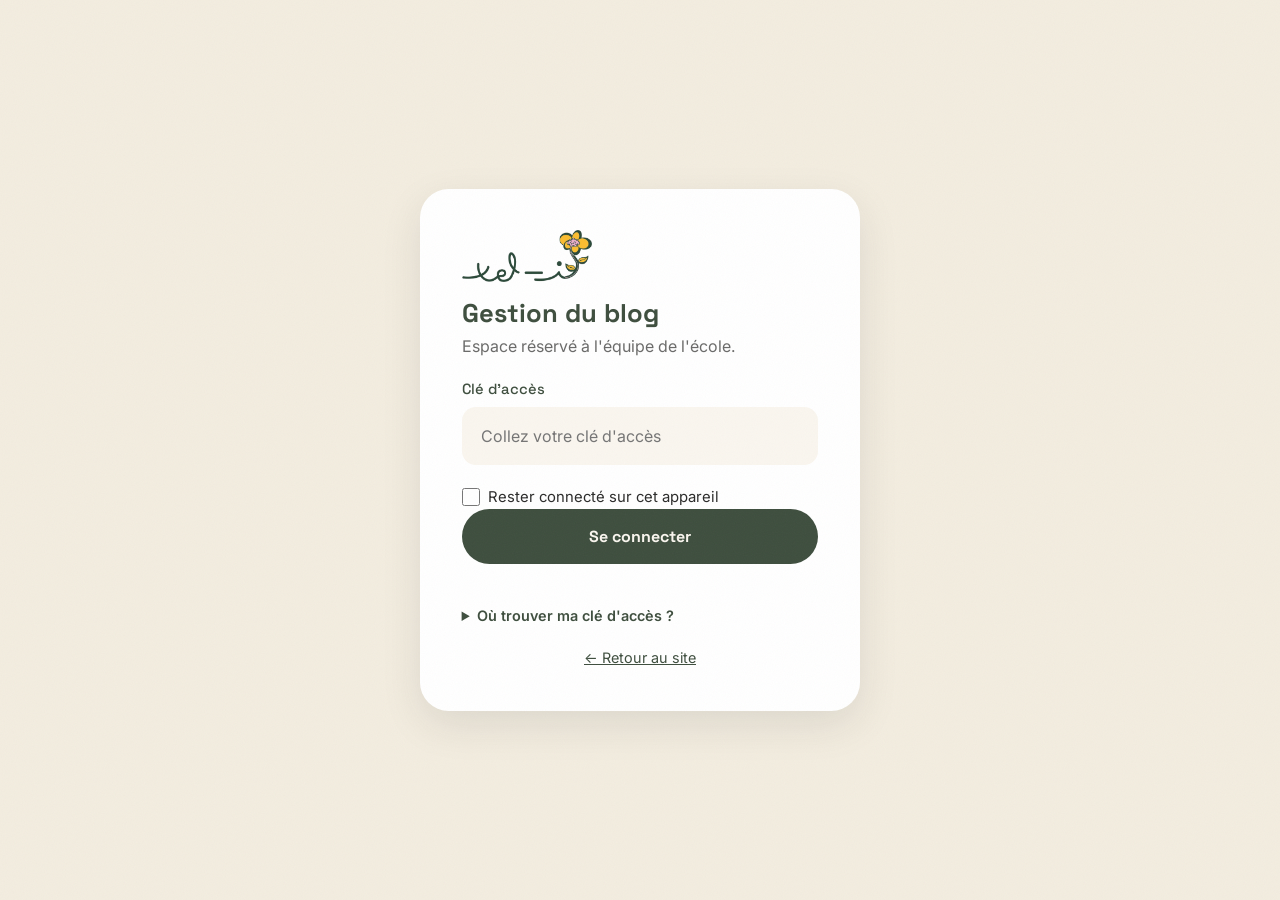
==== admin.html @ a04b7bba "Blog : pages publiques (liste + article) et espace de gestion avec connexion - blog.html : liste des" ====
<!DOCTYPE html>
<html lang="fr">
<head>
  <meta charset="UTF-8">
  <meta name="viewport" content="width=device-width, initial-scale=1.0">

  <title>Gestion du blog — Xel i</title>
  <meta name="description" content="Espace de gestion du blog de Xel i.">
  <meta name="robots" content="noindex, nofollow">

  <link rel="icon" type="image/png" sizes="64x64" href="assets/logo/fleur-64.png">

  <link rel="preconnect" href="https://fonts.googleapis.com">
  <link rel="preconnect" href="https://fonts.gstatic.com" crossorigin>
  <link href="https://fonts.googleapis.com/css2?family=Inter:wght@400;500;600&family=Pacifico&family=Space+Grotesk:wght@500;700&display=swap" rel="stylesheet">

  <link rel="stylesheet" href="css/style.css">
  <link rel="stylesheet" href="css/admin.css">
</head>
<body class="admin-body">

  <!-- ============ ÉCRAN DE CONNEXION ============ -->
  <section class="admin-login" id="ecran-connexion">
    <div class="admin-login__card">
      <img src="assets/logo/xel-i-logo.png" alt="Xel i" class="admin-login__logo" width="884" height="349">
      <h1>Gestion du blog</h1>
      <p class="admin-login__sub">Espace réservé à l'équipe de l'école.</p>

      <form id="form-connexion" novalidate>
        <div class="form__field">
          <label for="c-token">Clé d'accès</label>
          <input type="password" id="c-token" name="token" required
                 autocomplete="current-password" placeholder="Collez votre clé d'accès">
          <span class="form__error" aria-live="polite"></span>
        </div>
        <label class="admin-souvenir">
          <input type="checkbox" id="c-souvenir"> Rester connecté sur cet appareil
        </label>
        <button type="submit" class="btn btn--primary btn--full" id="btn-connexion">Se connecter</button>
        <p class="form__status" id="statut-connexion" aria-live="polite"></p>
      </form>

      <details class="admin-aide">
        <summary>Où trouver ma clé d'accès ?</summary>
        <ol>
          <li>Connectez-vous sur <strong>github.com</strong> avec le compte de l'école.</li>
          <li>Ouvrez <em>Settings → Developer settings → Personal access tokens → Fine-grained tokens</em>.</li>
          <li>Créez un jeton limité au dépôt <strong>xel-i-site</strong> avec la permission <em>Contents : Read and write</em>.</li>
          <li>Copiez la clé (elle commence par <code>github_pat_</code> ou <code>gho_</code>) et collez-la ci-dessus.</li>
        </ol>
      </details>

      <p class="admin-login__retour"><a href="index.html">&#8592; Retour au site</a></p>
    </div>
  </section>

  <!-- ============ TABLEAU DE BORD ============ -->
  <section class="admin-app" id="ecran-admin" hidden>
    <header class="admin-bar">
      <a href="index.html" class="admin-bar__logo">
        <img src="assets/logo/xel-i-logo.png" alt="Xel i" width="884" height="349">
      </a>
      <p class="admin-bar__titre">Gestion du blog</p>
      <div class="admin-bar__actions">
        <a href="blog.html" target="_blank" rel="noopener" class="admin-bar__lien">Voir le blog &#8599;</a>
        <button type="button" class="btn btn--ghost btn--petit" id="btn-deconnexion">Se déconnecter</button>
      </div>
    </header>

    <div class="admin-main">
      <!-- Liste des articles -->
      <div class="admin-panel" id="panneau-liste">
        <div class="admin-panel__head">
          <h2>Articles <span class="admin-compte" id="compte-articles"></span></h2>
          <button type="button" class="btn btn--primary" id="btn-nouveau">+ Nouvel article</button>
        </div>
        <p class="form__status" id="statut-liste" aria-live="polite"></p>
        <ul class="admin-liste" id="liste-articles"></ul>
      </div>

      <!-- Éditeur -->
      <div class="admin-panel" id="panneau-editeur" hidden>
        <div class="admin-panel__head">
          <h2 id="titre-editeur">Nouvel article</h2>
          <button type="button" class="btn btn--ghost btn--petit" id="btn-retour-liste">&#8592; Retour à la liste</button>
        </div>

        <form class="admin-form" id="form-article" novalidate>
          <div class="form__row">
            <div class="form__field">
              <label for="a-titre">Titre de l'article *</label>
              <input type="text" id="a-titre" required placeholder="Ex. Portes ouvertes en septembre">
              <span class="form__error" aria-live="polite"></span>
            </div>
            <div class="form__field">
              <label for="a-date">Date de publication *</label>
              <input type="date" id="a-date" required>
              <span class="form__error" aria-live="polite"></span>
            </div>
          </div>

          <div class="form__row">
            <div class="form__field">
              <label for="a-categorie">Catégorie *</label>
              <select id="a-categorie" required>
                <option>L'école</option>
                <option>Ateliers</option>
                <option>Art-Thlète</option>
                <option>Théâtre</option>
                <option>Événements</option>
                <option>Conseils aux parents</option>
              </select>
              <span class="form__error" aria-live="polite"></span>
            </div>
            <div class="form__field">
              <label for="a-auteur">Auteur</label>
              <input type="text" id="a-auteur" value="L'équipe Xel i" placeholder="L'équipe Xel i">
              <span class="form__error" aria-live="polite"></span>
            </div>
          </div>

          <div class="form__field">
            <label for="a-resume">Résumé (affiché sur la page du blog) *</label>
            <textarea id="a-resume" rows="2" required
                      placeholder="Deux ou trois phrases qui donnent envie de lire l'article."></textarea>
            <span class="form__error" aria-live="polite"></span>
          </div>

          <div class="form__field">
            <label for="a-image-fichier">Image de couverture</label>
            <div class="admin-image">
              <img id="a-image-apercu" src="" alt="" hidden>
              <div class="admin-image__champ">
                <input type="file" id="a-image-fichier" accept="image/jpeg,image/png,image/webp">
                <p class="form__group-note">JPEG, PNG ou WebP · idéalement 1600&nbsp;px de large ·
                  ou gardez l'image actuelle.</p>
              </div>
            </div>
            <span class="form__error" aria-live="polite"></span>
          </div>

          <div class="admin-editeur">
            <div class="form__field">
              <label for="a-contenu">Contenu de l'article *</label>
              <textarea id="a-contenu" rows="16" required
                        placeholder="## Un sous-titre&#10;&#10;Votre texte… avec du **gras**, de l'*italique*, des listes :&#10;- premier point&#10;- deuxième point"></textarea>
              <p class="form__group-note">
                Mise en forme : <code>## Sous-titre</code> · <code>**gras**</code> ·
                <code>*italique*</code> · <code>- élément de liste</code> ·
                <code>[texte](https://lien)</code>
              </p>
              <span class="form__error" aria-live="polite"></span>
            </div>
            <div class="admin-apercu">
              <p class="admin-apercu__label">Aperçu en direct</p>
              <div class="article__prose" id="a-apercu"></div>
            </div>
          </div>

          <label class="admin-souvenir">
            <input type="checkbox" id="a-publie" checked>
            Publier l'article (décochez pour l'enregistrer comme brouillon)
          </label>

          <div class="admin-form__actions">
            <button type="submit" class="btn btn--primary" id="btn-enregistrer">Enregistrer &amp; mettre en ligne</button>
            <button type="button" class="btn btn--ghost" id="btn-annuler">Annuler</button>
          </div>
          <p class="form__status" id="statut-editeur" aria-live="polite"></p>
        </form>
      </div>
    </div>
  </section>

  <script src="js/blog.js"></script>
  <script src="js/admin.js"></script>
</body>
</html>
---- css/style.css ----
/* ==========================================================================
   XEL I — École d'art · Dakar
   Feuille de style principale
   Palette issue de la charte graphique officielle (xel-i-INFO.pdf) :
   vert #3E4E3E · jaune #EBBE36 · rose #DFB0CD · noir #2B2B2A · blanc
   ========================================================================== */

/* ---------- 1. Variables & reset ---------- */
:root {
  --green: #3E4E3E;
  --green-dark: #2f3d2f;
  --ink: #2B2B2A;
  --yellow: #EBBE36;
  --pink: #DFB0CD;
  --pink-soft: #f6e4ee;
  --cream: #FAF6EF;
  --cream-tint: #F3EDE0;
  --white: #fff;

  --font-display: "Space Grotesk", sans-serif;
  --font-body: "Inter", sans-serif;
  --font-script: "Pacifico", cursive;

  --radius: 22px;
  --shadow: 0 14px 40px rgba(43, 43, 42, .1);
  --ease: cubic-bezier(.22, .8, .3, 1);
  --header-h: 84px;
}

*, *::before, *::after { box-sizing: border-box; margin: 0; padding: 0; }

html { scroll-behavior: smooth; }

body {
  font-family: var(--font-body);
  color: var(--ink);
  background: var(--cream);
  line-height: 1.65;
  overflow-x: hidden;
  -webkit-font-smoothing: antialiased;
}

/* Grain papier subtil sur tout le site */
body::after {
  content: "";
  position: fixed;
  inset: 0;
  z-index: 999;
  pointer-events: none;
  opacity: .04;
  background-image: url("data:image/svg+xml,%3Csvg xmlns='http://www.w3.org/2000/svg' width='160' height='160'%3E%3Cfilter id='n'%3E%3CfeTurbulence type='fractalNoise' baseFrequency='0.9' numOctaves='2'/%3E%3C/filter%3E%3Crect width='160' height='160' filter='url(%23n)'/%3E%3C/svg%3E");
}

img { max-width: 100%; height: auto; display: block; }
ul { list-style: none; }
a { color: inherit; }

h1, h2, h3 {
  font-family: var(--font-display);
  line-height: 1.12;
  color: var(--green);
  font-weight: 700;
}

::selection { background: var(--yellow); color: var(--ink); }

:focus-visible {
  outline: 3px solid var(--yellow);
  outline-offset: 3px;
  border-radius: 4px;
}

/* ---------- 2. Utilitaires ---------- */
.container {
  width: min(1160px, 100% - 2.5rem);
  margin-inline: auto;
}

.section { padding: clamp(4rem, 9vw, 7.5rem) 0; }
.section--tinted { background: var(--cream-tint); }
.section--dark { background: var(--green); color: var(--cream); }
.section--dark h2, .section--dark h3 { color: var(--cream); }

.section__label {
  font-family: var(--font-display);
  font-weight: 500;
  text-transform: uppercase;
  letter-spacing: .14em;
  font-size: .82rem;
  color: var(--green);
  margin-bottom: .9rem;
  display: flex;
  align-items: center;
  gap: .6rem;
}
.section__label::before {
  content: "";
  width: 34px; height: 3px;
  border-radius: 2px;
  background: var(--yellow);
}
.section__label--light { color: var(--pink); }

.section__title {
  font-size: clamp(1.9rem, 4.4vw, 3.1rem);
  max-width: 21ch;
  margin-bottom: 1.4rem;
}

.section__intro {
  max-width: 62ch;
  font-size: 1.06rem;
  margin-bottom: 2.6rem;
}

/* Mots-accents façon "écrits à la main" (Pacifico = police du logo) */
.script { font-family: var(--font-script); font-weight: 400; }
.accent { color: var(--green); position: relative; }
.accent-yellow { color: var(--yellow); }

/* Soulignement "coup de pinceau" */
.accent-underline {
  position: relative;
  white-space: nowrap;
}
.accent-underline::after {
  content: "";
  position: absolute;
  left: -2%; right: -2%; bottom: .04em;
  height: .32em;
  background: var(--yellow);
  border-radius: 40% 60% 55% 45% / 60% 45% 55% 40%;
  z-index: -1;
  transform: skewY(-1.2deg);
}
.accent-underline--pink::after { background: var(--pink); }

/* ---------- 3. Boutons ---------- */
.btn {
  display: inline-block;
  font-family: var(--font-display);
  font-weight: 700;
  font-size: 1rem;
  text-decoration: none;
  padding: .95rem 1.9rem;
  border-radius: 999px;
  border: 2px solid transparent;
  cursor: pointer;
  position: relative;
  overflow: hidden;
  z-index: 1;
  transition: color .35s var(--ease), border-color .35s var(--ease), transform .25s var(--ease);
}
.btn::before {
  content: "";
  position: absolute;
  inset: 0;
  z-index: -1;
  border-radius: inherit;
  transform: translateY(101%);
  transition: transform .35s var(--ease);
}
.btn:hover { transform: translateY(-2px); }
.btn:active { transform: translateY(0); }

.btn--primary { background: var(--green); color: var(--cream); }
.btn--primary::before { background: var(--yellow); }
.btn--primary:hover { color: var(--ink); }
.btn--primary:hover::before { transform: translateY(0); }

.btn--ghost { border-color: var(--green); color: var(--green); background: transparent; }
.btn--ghost::before { background: var(--green); }
.btn--ghost:hover { color: var(--cream); }
.btn--ghost:hover::before { transform: translateY(0); }

.btn--yellow { background: var(--yellow); color: var(--ink); }
.btn--yellow::before { background: var(--cream); }
.btn--yellow:hover::before { transform: translateY(0); }

.btn--full { width: 100%; text-align: center; }

.link-arrow {
  color: var(--green);
  font-weight: 600;
  text-decoration: none;
  white-space: nowrap;
  border-bottom: 2px solid var(--yellow);
  transition: border-color .3s, color .3s;
}
.link-arrow::after { content: " →"; }
.link-arrow:hover { color: var(--green-dark); border-color: var(--pink); }

/* ---------- 4. Header & navigation ---------- */
.header {
  position: fixed;
  top: 0; left: 0; right: 0;
  z-index: 100;
  transition: background .35s var(--ease), box-shadow .35s var(--ease);
}
.header.scrolled {
  background: rgba(250, 246, 239, .88);
  backdrop-filter: blur(12px);
  -webkit-backdrop-filter: blur(12px);
  box-shadow: 0 2px 24px rgba(43, 43, 42, .07);
}

.header__inner {
  width: min(1240px, 100% - 2.5rem);
  margin-inline: auto;
  height: var(--header-h);
  display: flex;
  align-items: center;
  justify-content: space-between;
  gap: 1rem;
}

.header__logo img { width: auto; height: 46px; }

.nav__list {
  display: flex;
  align-items: center;
  gap: clamp(1.1rem, 2.4vw, 2rem);
}

.nav__link {
  font-family: var(--font-display);
  font-weight: 500;
  font-size: .98rem;
  text-decoration: none;
  color: var(--green);
  position: relative;
  padding: .3rem 0;
}
/* soulignement animé */
.nav__link:not(.nav__link--cta)::after {
  content: "";
  position: absolute;
  left: 0; bottom: 0;
  width: 100%; height: 2.5px;
  border-radius: 2px;
  background: var(--yellow);
  transform: scaleX(0);
  transform-origin: right;
  transition: transform .35s var(--ease);
}
.nav__link:not(.nav__link--cta):hover::after,
.nav__link:not(.nav__link--cta):focus-visible::after { transform: scaleX(1); transform-origin: left; }

.nav__link--cta {
  background: var(--green);
  color: var(--cream);
  padding: .6rem 1.3rem;
  border-radius: 999px;
  transition: background .3s var(--ease), transform .25s var(--ease);
}
.nav__link--cta:hover { background: var(--green-dark); transform: translateY(-2px); }

/* Burger (mobile) */
.burger {
  display: none;
  flex-direction: column;
  justify-content: center;
  gap: 6px;
  width: 46px; height: 46px;
  padding: 10px;
  background: transparent;
  border: none;
  cursor: pointer;
  z-index: 110;
}
.burger span {
  display: block;
  height: 3px;
  border-radius: 3px;
  background: var(--green);
  transition: transform .35s var(--ease), opacity .25s;
}
.burger[aria-expanded="true"] span:nth-child(1) { transform: translateY(9px) rotate(45deg); }
.burger[aria-expanded="true"] span:nth-child(2) { opacity: 0; }
.burger[aria-expanded="true"] span:nth-child(3) { transform: translateY(-9px) rotate(-45deg); }

/* ---------- 5. Hero ---------- */
.hero {
  position: relative;
  min-height: 100svh;
  display: flex;
  align-items: center;
  padding: calc(var(--header-h) + 2.5rem) 0 3.5rem;
  overflow: hidden;
}

.hero__blob {
  position: absolute;
  z-index: 0;
  pointer-events: none;
}
.hero__blob--pink {
  color: var(--pink-soft);
  width: clamp(340px, 42vw, 640px);
  top: -12%; right: -8%;
}
.hero__blob--yellow {
  color: rgba(235, 190, 54, .16);
  width: clamp(260px, 30vw, 480px);
  bottom: -14%; left: -9%;
}

.hero__inner {
  position: relative;
  z-index: 1;
  width: min(1160px, 100% - 2.5rem);
  margin-inline: auto;
  display: grid;
  grid-template-columns: 1.15fr .85fr;
  align-items: center;
  gap: clamp(2rem, 5vw, 4.5rem);
}

.hero__badge {
  display: inline-flex;
  align-items: center;
  gap: .5rem;
  font-family: var(--font-display);
  font-weight: 500;
  font-size: .88rem;
  color: var(--green);
  background: var(--white);
  border: 1.5px solid rgba(62, 78, 62, .18);
  border-radius: 999px;
  padding: .45rem 1.05rem;
  margin-bottom: 1.6rem;
  box-shadow: 0 4px 14px rgba(43, 43, 42, .05);
}

.hero__title {
  font-size: clamp(2.35rem, 5.4vw, 3.9rem);
  margin-bottom: 1.6rem;
}
.hero__title .line {
  display: block;
  overflow: hidden;
  padding-bottom: .12em;
  margin-bottom: -.12em;
}
.hero__title .word {
  display: inline-block;
  transform: translateY(110%);
  animation: word-up .8s var(--ease) forwards;
}
/* cascade mot à mot */
.hero__title .line:nth-child(1) .word { animation-delay: .15s; }
.hero__title .line:nth-child(2) .word { animation-delay: .32s; }
.hero__title .line:nth-child(3) .word { animation-delay: .49s; }
.hero__title .line:nth-child(4) .word { animation-delay: .66s; }

.hero__title .script {
  font-size: 1.12em;
  color: var(--green);
  padding-right: .15em; /* évite que la boucle du "n" soit coupée */
}

@keyframes word-up {
  to { transform: translateY(0); }
}

.hero__text {
  max-width: 54ch;
  font-size: 1.08rem;
  margin-bottom: 2rem;
}

.hero__actions { display: flex; flex-wrap: wrap; gap: .9rem; }

/* Photo en arche */
.hero__visual { position: relative; }
.hero__arch {
  border-radius: 999px 999px var(--radius) var(--radius);
  overflow: hidden;
  aspect-ratio: 4 / 5;
  box-shadow: var(--shadow);
  border: 5px solid var(--white);
}
.hero__arch img {
  width: 100%; height: 100%;
  object-fit: cover;
  transform: scale(1.05);
  animation: hero-img 1.4s var(--ease) .3s forwards;
}
@keyframes hero-img { to { transform: scale(1); } }

.hero__scribble {
  position: absolute;
  width: clamp(90px, 10vw, 140px);
  bottom: -26px; left: -34px;
  color: var(--yellow);
  transform: rotate(-8deg);
}

/* Animation d'entrée générique (hero) */
.reveal-load {
  opacity: 0;
  transform: translateY(24px);
  animation: fade-up .8s var(--ease) forwards;
  animation-delay: var(--d, 0s);
}
@keyframes fade-up {
  to { opacity: 1; transform: translateY(0); }
}

/* ---------- 6. Marquee ---------- */
.marquee {
  background: var(--green);
  color: var(--cream);
  overflow: hidden;
  padding: 1.05rem 0;
  transform: rotate(-1.2deg) scale(1.02);
}
.marquee__track {
  display: flex;
  width: max-content;
  animation: marquee 26s linear infinite;
}
.marquee__group {
  font-family: var(--font-display);
  font-weight: 500;
  font-size: 1.15rem;
  letter-spacing: .04em;
  text-transform: uppercase;
  white-space: nowrap;
  padding-right: 2.2rem;
  display: inline-flex;
  align-items: center;
  gap: 2.2rem;
}
.marquee .fleur { color: var(--yellow); font-style: normal; }
@keyframes marquee {
  to { transform: translateX(-50%); }
}
.marquee:hover .marquee__track { animation-play-state: paused; }

/* ---------- 7. Reveal au scroll ---------- */
.reveal {
  opacity: 0;
  transform: translateY(34px);
  transition: opacity .8s var(--ease), transform .8s var(--ease);
  transition-delay: var(--d, 0s);
}
.reveal.in {
  opacity: 1;
  transform: translateY(0);
}

/* ---------- 8. Section Vision ---------- */
.vision__grid {
  display: grid;
  grid-template-columns: .9fr 1.1fr;
  gap: clamp(2.5rem, 6vw, 5rem);
  align-items: center;
}

.vision__visual { position: relative; }
.vision__photo {
  border-radius: 58% 42% 55% 45% / 48% 52% 48% 52%;
  overflow: hidden;
  aspect-ratio: 4 / 5;
  border: 5px solid var(--white);
  box-shadow: var(--shadow);
}
.vision__photo img { width: 100%; height: 100%; object-fit: cover; }

.vision__quote-card {
  position: absolute;
  right: -8px; bottom: -26px;
  max-width: 270px;
  background: var(--yellow);
  color: var(--ink);
  border-radius: var(--radius);
  padding: 1.2rem 1.4rem;
  box-shadow: var(--shadow);
  transform: rotate(2.5deg);
}
.vision__quote-card blockquote {
  font-family: var(--font-display);
  font-weight: 500;
  font-size: .98rem;
  line-height: 1.45;
}
.vision__quote-card em { font-family: var(--font-script); font-style: normal; }

.vision__content p + p { margin-top: 1rem; }

/* Chiffres clés */
.stats {
  display: grid;
  grid-template-columns: repeat(3, 1fr);
  gap: 1.4rem;
  margin-top: 2.4rem;
  padding-top: 2rem;
  border-top: 2px dashed rgba(62, 78, 62, .25);
}
.stat__num {
  display: block;
  font-family: var(--font-display);
  font-weight: 700;
  font-size: clamp(1.5rem, 2.6vw, 2.1rem);
  color: var(--green);
}
.stat__num sup { color: var(--yellow); }
.stat__label { font-size: .88rem; }

/* ---------- 9. Cartes génériques ---------- */
.cards {
  display: grid;
  gap: 1.4rem;
}
.cards--4 { grid-template-columns: repeat(4, 1fr); }
.cards--3 { grid-template-columns: repeat(3, 1fr); }

.card {
  background: var(--white);
  border-radius: var(--radius);
  padding: 1.8rem 1.6rem;
  box-shadow: 0 6px 22px rgba(43, 43, 42, .05);
  transition: transform .4s var(--ease), box-shadow .4s var(--ease);
}
.card:hover {
  transform: translateY(-8px);
  box-shadow: var(--shadow);
}
.card h3 { font-size: 1.15rem; margin: .9rem 0 .55rem; }
.card p { font-size: .95rem; }

.card__icon {
  display: inline-grid;
  place-items: center;
  width: 56px; height: 56px;
  font-size: 1.5rem;
  background: var(--pink-soft);
  border-radius: 50% 45% 55% 50% / 55% 50% 50% 45%;
}
.card:nth-child(2n) .card__icon { background: rgba(235, 190, 54, .22); }

.card--line { border-top: 5px solid var(--yellow); }
.card--line:nth-child(2) { border-top-color: var(--pink); }
.card--line:nth-child(3) { border-top-color: var(--green); }
.card__num {
  font-family: var(--font-script);
  font-size: 1.6rem;
  color: var(--pink);
}
.card--line:first-child .card__num { color: var(--yellow); }
.card--line:nth-child(3) .card__num { color: var(--green); }

/* Cartes sur fond vert */
.cards--on-dark .card {
  background: rgba(250, 246, 239, .07);
  border: 1px solid rgba(250, 246, 239, .14);
  box-shadow: none;
  color: var(--cream);
}
.cards--on-dark .card:hover {
  transform: translateY(-8px);
  background: rgba(250, 246, 239, .12);
}
.cards--on-dark .card__icon { background: rgba(223, 176, 205, .2); }

/* ---------- 10. Pédagogie ---------- */
.pedagogie__head {
  display: grid;
  grid-template-columns: 1.1fr .9fr;
  gap: 2rem;
  align-items: end;
  margin-bottom: 2.6rem;
}
.pedagogie__head .section__intro { margin-bottom: .4rem; }

.competences {
  margin-top: 3.5rem;
  background: var(--white);
  border-radius: calc(var(--radius) * 1.4);
  padding: clamp(1.8rem, 4vw, 3rem);
  box-shadow: 0 6px 22px rgba(43, 43, 42, .05);
}
.competences__title { font-size: clamp(1.3rem, 2.4vw, 1.7rem); margin-bottom: 1.8rem; }
.competences__list {
  display: grid;
  grid-template-columns: repeat(2, 1fr);
  gap: 1.5rem 2.2rem;
}
.competences__list li {
  display: flex;
  gap: 1rem;
  align-items: flex-start;
}
.competences__list p { font-size: .93rem; }

.chip {
  flex: none;
  display: inline-grid;
  place-items: center;
  width: 48px; height: 48px;
  font-size: 1.25rem;
  background: var(--cream-tint);
  border-radius: 50% 45% 55% 50% / 55% 50% 50% 45%;
}

/* Bandeau "prochaines ouvertures" (vision) */
.ouvertures {
  display: flex;
  align-items: flex-start;
  gap: .7rem;
  margin-top: 1.2rem;
  background: var(--pink-soft);
  border: 1.5px dashed var(--pink);
  border-radius: var(--radius);
  padding: .9rem 1.2rem;
  font-size: .98rem;
}
.ouvertures strong { color: var(--green); }
.ouvertures__pin { font-size: 1.2rem; line-height: 1.3; }

/* ---------- 11. Ateliers ---------- */
.ateliers__grid {
  display: grid;
  grid-template-columns: repeat(3, 1fr);
  gap: 1.6rem;
  margin-top: .6rem;
}

/* Note cours adultes */
.ateliers__adultes {
  margin-top: 2.2rem;
  background: var(--white);
  border-radius: var(--radius);
  padding: 1.1rem 1.5rem;
  display: flex;
  align-items: center;
  gap: .8rem;
  font-size: 1rem;
  box-shadow: 0 6px 22px rgba(43, 43, 42, .05);
  border-left: 5px solid var(--yellow);
}
.ateliers__adultes strong { color: var(--green); }

.atelier-card {
  background: var(--white);
  border-radius: calc(var(--radius) * 1.2);
  overflow: hidden;
  box-shadow: 0 6px 22px rgba(43, 43, 42, .05);
  transition: transform .45s var(--ease), box-shadow .45s var(--ease);
}
.atelier-card:hover {
  transform: translateY(-8px);
  box-shadow: var(--shadow);
}

.atelier-card__img {
  aspect-ratio: 16 / 9;
  overflow: hidden;
}
.atelier-card__img img {
  width: 100%; height: 100%;
  object-fit: cover;
  transition: transform .7s var(--ease);
}
.atelier-card:hover .atelier-card__img img { transform: scale(1.06); }

.atelier-card__img--illu {
  background: var(--cream-tint);
  display: grid;
  place-items: center;
}
.atelier-card__img--illu svg {
  width: 68%;
  height: auto;
  transition: transform .7s var(--ease);
}
.atelier-card:hover .atelier-card__img--illu svg { transform: scale(1.06) rotate(-2deg); }

.atelier-card__body { padding: 1.5rem 1.7rem 1.8rem; }
.atelier-card__body h3 { font-size: 1.3rem; margin-bottom: .5rem; }
.atelier-card__body p { font-size: .97rem; }

/* ---------- 11 bis. Art-Thlète ---------- */
.artthlete {
  position: relative;
  overflow: hidden;
}
.artthlete::before {
  /* grand soleil jaune en fond */
  content: "";
  position: absolute;
  width: clamp(320px, 40vw, 620px);
  aspect-ratio: 1;
  border-radius: 46% 54% 52% 48% / 55% 46% 54% 45%;
  background: rgba(235, 190, 54, .16);
  right: -8%;
  top: -18%;
  pointer-events: none;
}
.artthlete__grid {
  position: relative;
  display: grid;
  grid-template-columns: 1.05fr .95fr;
  gap: clamp(2.5rem, 6vw, 5rem);
  align-items: center;
}
.artthlete__content em { font-family: var(--font-script); font-style: normal; color: var(--green); }

.artthlete__badges {
  display: grid;
  grid-template-columns: repeat(2, minmax(0, 1fr));
  gap: 1.2rem;
  margin: 1.6rem 0 1.8rem;
}
.artthlete__badges li {
  display: flex;
  gap: .9rem;
  align-items: center;
  background: var(--white);
  border-radius: var(--radius);
  padding: 1rem 1.2rem;
  box-shadow: 0 6px 22px rgba(43, 43, 42, .05);
}
.artthlete__badges strong { color: var(--green); display: block; line-height: 1.3; }
.artthlete__badges p { font-size: .9rem; }

.artthlete__visual { position: relative; }
.artthlete__photo {
  border-radius: 999px 999px var(--radius) var(--radius);
  overflow: hidden;
  aspect-ratio: 4 / 5;
  border: 5px solid var(--white);
  box-shadow: var(--shadow);
}
.artthlete__photo img { width: 100%; height: 100%; object-fit: cover; }
.artthlete__sticker {
  position: absolute;
  bottom: 8%;
  left: -18px;
  background: var(--yellow);
  color: var(--ink);
  font-size: 1.25rem;
  padding: .5rem 1.2rem;
  border-radius: 999px;
  transform: rotate(-6deg);
  box-shadow: var(--shadow);
}

/* ---------- 11 ter. Équipe ---------- */
.equipe__grid {
  display: grid;
  grid-template-columns: 1fr 1fr;
  gap: clamp(2.5rem, 6vw, 5rem);
  align-items: center;
}
.equipe__visual {
  position: relative;
  padding-bottom: 3.5rem; /* place pour la petite photo qui déborde */
}
.equipe__photo-main {
  border-radius: 58% 42% 55% 45% / 48% 52% 48% 52%;
  overflow: hidden;
  aspect-ratio: 5 / 4;
  border: 5px solid var(--white);
  box-shadow: var(--shadow);
}
.equipe__photo-main img { width: 100%; height: 100%; object-fit: cover; }
.equipe__photo-small {
  position: absolute;
  right: 2%;
  bottom: 0;
  width: 36%;
  aspect-ratio: 3 / 4;
  border-radius: 999px 999px var(--radius) var(--radius);
  overflow: hidden;
  border: 5px solid var(--white);
  box-shadow: var(--shadow);
  transform: rotate(3deg);
}
.equipe__photo-small img { width: 100%; height: 100%; object-fit: cover; }
.equipe__content p + p { margin-top: 1rem; }
.equipe__content .hero__actions { margin-top: 1.6rem; }

/* ---------- 12. Théâtre ---------- */
.theatre { position: relative; overflow: hidden; }
.theatre::before {
  /* grande fleur en filigrane */
  content: "✿";
  position: absolute;
  font-size: 22rem;
  line-height: 1;
  color: rgba(250, 246, 239, .05);
  right: -4rem; top: -3rem;
  pointer-events: none;
}

.theatre__head { margin-bottom: 2.6rem; }
.theatre .section__title { max-width: 26ch; }
.theatre .section__intro { color: rgba(250, 246, 239, .85); }

.theatre__programme { margin-top: 3rem; }
.theatre__programme h3 { font-size: 1.35rem; margin-bottom: 1.2rem; }

.tags {
  display: flex;
  flex-wrap: wrap;
  gap: .7rem;
}
.tags li {
  font-family: var(--font-display);
  font-weight: 500;
  font-size: .95rem;
  background: rgba(250, 246, 239, .09);
  border: 1px solid rgba(250, 246, 239, .2);
  border-radius: 999px;
  padding: .5rem 1.1rem;
  transition: background .3s var(--ease), transform .3s var(--ease);
}
.tags li:hover {
  background: var(--yellow);
  color: var(--ink);
  border-color: var(--yellow);
  transform: translateY(-3px);
}

.theatre__offer {
  margin-top: 3rem;
  background: var(--cream);
  color: var(--ink);
  border-radius: calc(var(--radius) * 1.4);
  padding: clamp(1.8rem, 4vw, 3rem);
}
.theatre__offer h3 { color: var(--green); font-size: 1.45rem; margin-bottom: .8rem; }
.theatre__offer p { max-width: 70ch; margin-bottom: 1.6rem; }

/* ---------- 13. Galerie : slider ---------- */
.galerie__head {
  display: flex;
  align-items: flex-end;
  justify-content: space-between;
  gap: 1.5rem;
  flex-wrap: wrap;
}
.galerie__head .section__title { margin-bottom: 1rem; }

.slider__controls { display: flex; gap: .7rem; margin-bottom: 1.2rem; }
.slider__btn {
  width: 52px; height: 52px;
  border-radius: 50%;
  border: 2px solid var(--green);
  background: transparent;
  color: var(--green);
  font-size: 1.3rem;
  cursor: pointer;
  display: grid;
  place-items: center;
  transition: background .3s var(--ease), color .3s var(--ease), transform .25s var(--ease);
}
.slider__btn:hover { background: var(--green); color: var(--cream); transform: translateY(-2px); }

.slider { margin-top: .8rem; }
.slider__track {
  display: flex;
  gap: 1.1rem;
  overflow-x: auto;
  scroll-snap-type: x mandatory;
  /* la piste déborde volontairement à droite : effet pellicule */
  padding: .4rem max(calc((100vw - 1160px) / 2), 1.25rem) 1.4rem;
  scrollbar-width: none;
}
.slider__track::-webkit-scrollbar { display: none; }

.slider__item {
  flex: none;
  height: clamp(240px, 34vw, 400px);
  scroll-snap-align: center;
}
.slider__item .galerie__btn,
.slider__item .galerie__insta { height: 100%; }
.slider__item .galerie__btn img {
  height: 100%;
  width: auto;
  max-width: none;
}
.slider__item--cta { aspect-ratio: 3 / 4; }

/* Tuile Instagram qui complète la mosaïque */
.galerie__insta {
  display: flex;
  flex-direction: column;
  align-items: center;
  justify-content: center;
  gap: .6rem;
  height: 100%;
  text-align: center;
  text-decoration: none;
  background: var(--green);
  color: var(--cream);
  border-radius: var(--radius);
  padding: 1.2rem;
  font-family: var(--font-display);
  font-weight: 500;
  line-height: 1.4;
  transition: background .35s var(--ease), transform .35s var(--ease);
}
.galerie__insta strong { color: var(--yellow); font-size: 1.1em; }
.galerie__insta-icon {
  font-size: 2rem;
  color: var(--pink);
  transition: transform .5s var(--ease);
}
.galerie__insta:hover { background: var(--green-dark); transform: translateY(-4px); }
.galerie__insta:hover .galerie__insta-icon { transform: rotate(20deg) scale(1.15); }

.galerie__btn {
  display: block;
  width: 100%; height: 100%;
  padding: 0;
  border: none;
  border-radius: var(--radius);
  overflow: hidden;
  cursor: zoom-in;
  background: var(--cream-tint);
}
.galerie__btn img {
  width: 100%; height: 100%;
  object-fit: cover;
  transition: transform .7s var(--ease), filter .5s;
}
.galerie__btn:hover img { transform: scale(1.06); }

/* variation de découpe pour un rythme irrégulier dans la pellicule */
.slider__item:nth-child(4n + 2) .galerie__btn { border-radius: 999px 999px var(--radius) var(--radius); }
.slider__item:nth-child(4n) .galerie__btn { border-radius: var(--radius) var(--radius) 999px 999px; }

/* Lightbox */
.lightbox {
  position: fixed;
  inset: 0;
  z-index: 200;
  background: rgba(43, 43, 42, .93);
  display: flex;
  align-items: center;
  justify-content: center;
  padding: 3.5rem 1rem;
}
.lightbox[hidden] { display: none; }
.lightbox__img {
  max-width: min(92vw, 1100px);
  max-height: 84vh;
  width: auto; height: auto;
  border-radius: 14px;
  box-shadow: 0 30px 80px rgba(0, 0, 0, .5);
}
.lightbox__close,
.lightbox__nav {
  position: absolute;
  background: rgba(250, 246, 239, .12);
  color: var(--cream);
  border: 1px solid rgba(250, 246, 239, .25);
  border-radius: 50%;
  width: 52px; height: 52px;
  font-size: 1.5rem;
  cursor: pointer;
  display: grid;
  place-items: center;
  transition: background .3s;
}
.lightbox__close:hover, .lightbox__nav:hover { background: var(--yellow); color: var(--ink); }
.lightbox__close { top: 1.2rem; right: 1.2rem; }
.lightbox__nav--prev { left: 1.2rem; top: 50%; transform: translateY(-50%); }
.lightbox__nav--next { right: 1.2rem; top: 50%; transform: translateY(-50%); }

/* ---------- 14. Familles ---------- */
.familles__grid {
  display: grid;
  grid-template-columns: 1.05fr .95fr;
  gap: clamp(2.5rem, 6vw, 5rem);
  align-items: center;
}

.checklist { margin: 1.4rem 0; display: grid; gap: .65rem; }
.checklist li {
  position: relative;
  padding-left: 2.1rem;
  font-size: .99rem;
}
.checklist li::before {
  content: "✓";
  position: absolute;
  left: 0; top: .05em;
  width: 1.45em; height: 1.45em;
  display: grid;
  place-items: center;
  font-size: .8em;
  font-weight: 700;
  color: var(--green);
  background: rgba(235, 190, 54, .35);
  border-radius: 50% 45% 55% 50% / 55% 50% 50% 45%;
}

.familles__quote {
  border-left: 4px solid var(--pink);
  padding: .4rem 0 .4rem 1.3rem;
  font-style: italic;
  color: var(--green);
  font-size: 1.02rem;
}

.familles__photo {
  border-radius: 45% 55% 52% 48% / 52% 45% 55% 48%;
  overflow: hidden;
  aspect-ratio: 1 / 1;
  border: 5px solid var(--white);
  box-shadow: var(--shadow);
}
.familles__photo img {
  width: 100%; height: 112%;
  object-fit: cover;
  will-change: transform;
}

/* ---------- 15. Contact ---------- */
.contact__grid {
  display: grid;
  grid-template-columns: .95fr 1.05fr;
  gap: clamp(2.5rem, 6vw, 5rem);
  align-items: start;
}

.contact__list { margin-top: 1.8rem; display: grid; gap: 1.2rem; }
.contact__list li { display: flex; gap: 1rem; align-items: center; }
.contact__list p { font-size: .97rem; }
.contact__list a {
  color: var(--green);
  font-weight: 600;
  text-decoration-color: var(--yellow);
  text-decoration-thickness: 2px;
  text-underline-offset: 3px;
}
.contact__list a:hover { text-decoration-color: var(--pink); }

/* Formulaire */
.form {
  background: var(--white);
  border-radius: calc(var(--radius) * 1.3);
  padding: clamp(1.6rem, 3.5vw, 2.6rem);
  box-shadow: var(--shadow);
  display: grid;
  gap: 1.2rem;
}
.form__row {
  display: grid;
  grid-template-columns: 1fr 1fr;
  gap: 1.2rem;
}
.form__field { display: grid; gap: .4rem; }
.form__field label {
  font-family: var(--font-display);
  font-weight: 500;
  font-size: .92rem;
  color: var(--green);
}
.form__field input,
.form__field textarea {
  font: inherit;
  color: var(--ink);
  background: var(--cream);
  border: 2px solid transparent;
  border-radius: 14px;
  padding: .85rem 1.1rem;
  transition: border-color .3s, background .3s;
  width: 100%;
}
.form__field input:focus,
.form__field textarea:focus {
  outline: none;
  border-color: var(--yellow);
  background: var(--white);
}
.form__field.invalid input,
.form__field.invalid textarea { border-color: #c0564f; }
.form__error {
  font-size: .82rem;
  color: #c0564f;
  min-height: 1em;
}
.form__status { font-weight: 600; color: var(--green); text-align: center; min-height: 1.4em; }

/* ---------- 15 ter. Formulaire d'inscription ---------- */
.inscription__head { max-width: 720px; }

.form--inscription {
  max-width: 760px;
  margin-top: .5rem;
}

.form__group {
  border: 2px dashed rgba(62, 78, 62, .22);
  border-radius: var(--radius);
  padding: 1.3rem 1.3rem 1.5rem;
  display: grid;
  gap: 1.2rem;
}
.form__group legend {
  font-family: var(--font-display);
  font-weight: 700;
  color: var(--green);
  font-size: 1.05rem;
  padding: 0 .6rem;
  margin-left: .4rem;
}
.form__group-note {
  font-size: .88rem;
  color: rgba(43, 43, 42, .65);
  margin-top: -.4rem;
}
.form__field label small {
  font-weight: 400;
  font-size: .85em;
  color: rgba(43, 43, 42, .65);
}

/* select assorti aux inputs, avec chevron dessiné */
.form__field select {
  font: inherit;
  color: var(--ink);
  background-color: var(--cream);
  border: 2px solid transparent;
  border-radius: 14px;
  padding: .85rem 2.8rem .85rem 1.1rem;
  width: 100%;
  cursor: pointer;
  appearance: none;
  -webkit-appearance: none;
  background-image: url("data:image/svg+xml,%3Csvg xmlns='http://www.w3.org/2000/svg' width='14' height='9' viewBox='0 0 14 9'%3E%3Cpath d='M1 1l6 6 6-6' fill='none' stroke='%233E4E3E' stroke-width='2.5' stroke-linecap='round' stroke-linejoin='round'/%3E%3C/svg%3E");
  background-repeat: no-repeat;
  background-position: right 1.1rem center;
  transition: border-color .3s, background-color .3s;
}
.form__field select:focus {
  outline: none;
  border-color: var(--yellow);
  background-color: var(--white);
}
.form__field.invalid select { border-color: #c0564f; }

.form__hint {
  font-size: .88rem;
  color: var(--green);
  font-weight: 500;
  min-height: 1em;
}

.form__note {
  font-size: .88rem;
  text-align: center;
  color: rgba(43, 43, 42, .75);
}
.form__note a {
  color: var(--green);
  font-weight: 600;
  text-decoration-color: var(--yellow);
  text-decoration-thickness: 2px;
  text-underline-offset: 3px;
}

/* ---------- 15 bis. Bouton WhatsApp flottant ---------- */
.whatsapp-fab {
  position: fixed;
  right: 1.2rem;
  bottom: 1.2rem;
  z-index: 90;
  display: flex;
  align-items: center;
  gap: .55rem;
  background: #1faa53; /* vert WhatsApp assombri pour contraste AA avec texte blanc */
  color: #fff;
  text-decoration: none;
  font-family: var(--font-display);
  font-weight: 700;
  font-size: .95rem;
  padding: .9rem;
  border-radius: 999px;
  box-shadow: 0 10px 30px rgba(31, 170, 83, .45);
  transition: transform .3s var(--ease), box-shadow .3s var(--ease);
}
.whatsapp-fab:hover {
  transform: translateY(-3px) scale(1.03);
  box-shadow: 0 14px 36px rgba(31, 170, 83, .55);
}
.whatsapp-fab svg { flex: none; }
.whatsapp-fab__label {
  max-width: 0;
  overflow: hidden;
  white-space: nowrap;
  transition: max-width .45s var(--ease), padding .45s var(--ease);
}
.whatsapp-fab:hover .whatsapp-fab__label,
.whatsapp-fab:focus-visible .whatsapp-fab__label {
  max-width: 160px;
  padding-right: .5rem;
}
/* halo discret pour attirer l'œil */
@keyframes fab-pulse {
  0%   { box-shadow: 0 10px 30px rgba(31, 170, 83, .45), 0 0 0 0 rgba(31, 170, 83, .35); }
  70%  { box-shadow: 0 10px 30px rgba(31, 170, 83, .45), 0 0 0 16px rgba(31, 170, 83, 0); }
  100% { box-shadow: 0 10px 30px rgba(31, 170, 83, .45), 0 0 0 0 rgba(31, 170, 83, 0); }
}
.whatsapp-fab { animation: fab-pulse 3s ease-out infinite; }

/* ---------- 15 quater. Blog (blog.html & article.html) ---------- */
.blog-hero { padding-top: calc(var(--header-h) + clamp(2.5rem, 6vw, 4rem)); padding-bottom: 2.5rem; }
.blog-hero h1 { max-width: none; }

.blog-grid {
  display: grid;
  grid-template-columns: repeat(3, 1fr);
  gap: 1.6rem;
}
.blog-card a { text-decoration: none; color: inherit; display: block; height: 100%; }
.blog-card h2 { font-size: 1.25rem; margin-bottom: .5rem; color: var(--green); }
.blog-card .atelier-card__body p { font-size: .95rem; }
.blog-card .link-arrow { display: inline-block; margin-top: .8rem; font-size: .92rem; }
.blog-card__img { position: relative; background: var(--pink-soft); display: grid; place-items: center; }
.blog-card__img img { position: absolute; inset: 0; width: 100%; height: 100%; object-fit: cover; }
.blog-card__fleur { font-size: 3rem; color: var(--pink); }
.blog-card__meta {
  font-family: var(--font-display);
  font-weight: 500;
  font-size: .82rem;
  color: rgba(43, 43, 42, .65);
  margin-bottom: .6rem;
}
.blog-card__cat {
  background: rgba(235, 190, 54, .3);
  color: var(--green);
  border-radius: 999px;
  padding: .18rem .7rem;
}
.blog-vide {
  grid-column: 1 / -1;
  text-align: center;
  padding: 3rem 1rem;
  color: rgba(43, 43, 42, .6);
}

/* Page article */
.article { padding-top: calc(var(--header-h) + clamp(2rem, 5vw, 3.5rem)); }
.article__container { max-width: 760px; }
.article__retour { margin-bottom: 1.6rem; }
.link-arrow-retour {
  color: var(--green);
  font-weight: 600;
  font-family: var(--font-display);
  text-decoration: none;
  border-bottom: 2px solid var(--yellow);
  transition: border-color .3s;
}
.link-arrow-retour:hover { border-color: var(--pink); }

.article h1 {
  font-size: clamp(1.8rem, 4.5vw, 2.7rem);
  margin: .5rem 0 1.4rem;
}
.article__cover {
  border-radius: calc(var(--radius) * 1.3);
  overflow: hidden;
  margin-bottom: 2rem;
  border: 5px solid var(--white);
  box-shadow: var(--shadow);
}
.article__cover img { width: 100%; height: auto; }

.article__prose { font-size: 1.05rem; }
.article__prose p { margin-bottom: 1.1rem; }
.article__prose h2 {
  font-size: 1.45rem;
  margin: 1.8rem 0 .8rem;
  position: relative;
  padding-left: 1rem;
}
.article__prose h2::before {
  content: "";
  position: absolute;
  left: 0; top: .2em; bottom: .2em;
  width: 4px;
  border-radius: 2px;
  background: var(--yellow);
}
.article__prose h3 { font-size: 1.15rem; margin: 1.4rem 0 .6rem; }
.article__prose ul { margin: 0 0 1.1rem 1.3rem; display: grid; gap: .4rem; list-style: disc; }
.article__prose a {
  color: var(--green);
  font-weight: 600;
  text-decoration-color: var(--yellow);
  text-decoration-thickness: 2px;
  text-underline-offset: 3px;
}
.article__prose a:hover { text-decoration-color: var(--pink); }
.article__fin {
  text-align: center;
  color: var(--pink);
  font-size: 1.6rem;
  margin-top: 2.5rem;
}

.footer__admin { opacity: .55; }
.footer__admin:hover { opacity: 1; }

/* ---------- 16. Footer ---------- */
.footer {
  background: var(--ink);
  color: rgba(250, 246, 239, .8);
  padding: 4rem 0 0;
}
.footer h3 {
  color: var(--cream);
  font-size: 1.02rem;
  margin-bottom: 1rem;
}
.footer__grid {
  display: grid;
  grid-template-columns: 1.3fr 1fr 1fr;
  gap: 2.5rem;
  padding-bottom: 3rem;
}
.footer__logo {
  font-size: 2.6rem;
  color: var(--yellow);
  line-height: 1.3;
  margin-bottom: .6rem;
}
.footer__tagline { font-style: italic; font-size: .96rem; }
.footer__nav ul, .footer__contact ul { display: grid; gap: .55rem; }
.footer a {
  text-decoration: none;
  transition: color .3s;
}
.footer a:hover { color: var(--yellow); }
.footer__bottom {
  border-top: 1px solid rgba(250, 246, 239, .14);
  padding: 1.3rem 0;
  font-size: .85rem;
}

/* ---------- 17. Responsive ---------- */
@media (max-width: 1024px) {
  .cards--4 { grid-template-columns: repeat(2, 1fr); }
  .ateliers__grid { grid-template-columns: repeat(2, 1fr); }
  .blog-grid { grid-template-columns: repeat(2, 1fr); }
}

@media (max-width: 860px) {
  :root { --header-h: 72px; }
  .header__logo img { height: 38px; }

  /* Nav mobile plein écran */
  .burger { display: flex; }
  .nav {
    position: fixed;
    inset: 0;
    background: var(--cream);
    display: grid;
    place-items: center;
    opacity: 0;
    visibility: hidden;
    transition: opacity .4s var(--ease), visibility .4s;
    z-index: 105;
  }
  .nav.open { opacity: 1; visibility: visible; }
  .nav__list {
    flex-direction: column;
    gap: 1.6rem;
    text-align: center;
  }
  .nav__link { font-size: 1.5rem; }
  .nav.open .nav__list li {
    opacity: 0;
    transform: translateY(18px);
    animation: fade-up .5s var(--ease) forwards;
  }
  .nav.open .nav__list li:nth-child(1) { animation-delay: .08s; }
  .nav.open .nav__list li:nth-child(2) { animation-delay: .14s; }
  .nav.open .nav__list li:nth-child(3) { animation-delay: .2s; }
  .nav.open .nav__list li:nth-child(4) { animation-delay: .26s; }
  .nav.open .nav__list li:nth-child(5) { animation-delay: .32s; }
  .nav.open .nav__list li:nth-child(6) { animation-delay: .38s; }
  .nav.open .nav__list li:nth-child(7) { animation-delay: .44s; }

  .hero { min-height: auto; }
  .hero__inner { grid-template-columns: 1fr; }
  .hero__visual { max-width: 420px; }
  .hero__scribble { left: auto; right: -12px; }

  .vision__grid,
  .familles__grid,
  .contact__grid,
  .artthlete__grid,
  .equipe__grid { grid-template-columns: 1fr; }
  .vision__visual { max-width: 420px; margin-inline: auto; }
  .familles__visual { order: -1; max-width: 460px; margin-inline: auto; width: 100%; }
  .artthlete__visual { max-width: 420px; margin-inline: auto; width: 100%; }
  .equipe__visual { max-width: 460px; margin-inline: auto; width: 100%; }

  .pedagogie__head { grid-template-columns: 1fr; align-items: start; }
  .cards--3 { grid-template-columns: 1fr; }
  .competences__list { grid-template-columns: 1fr; }

  .ateliers__grid { grid-template-columns: 1fr; }
  .artthlete__badges { grid-template-columns: 1fr; }

  .slider__item { height: clamp(220px, 52vw, 320px); }

  .blog-grid { grid-template-columns: 1fr; }

  .footer__grid { grid-template-columns: 1fr; gap: 2rem; }
}

@media (max-width: 480px) {
  .cards--4 { grid-template-columns: 1fr; }
  .form__row { grid-template-columns: 1fr; }
  .stats { grid-template-columns: 1fr; gap: 1rem; }
  .whatsapp-fab { right: .9rem; bottom: .9rem; }
  .vision__quote-card {
    position: static;
    transform: rotate(-1.5deg);
    margin: -1.6rem auto 0;
    max-width: 88%;
  }
  .lightbox__nav { width: 42px; height: 42px; }
}

/* ---------- 18. Accessibilité : mouvement réduit ---------- */
@media (prefers-reduced-motion: reduce) {
  html { scroll-behavior: auto; }

  *, *::before, *::after {
    animation-duration: .01ms !important;
    animation-iteration-count: 1 !important;
    transition-duration: .01ms !important;
  }

  .hero__title .word,
  .reveal-load,
  .reveal {
    opacity: 1 !important;
    transform: none !important;
    animation: none !important;
  }

  .marquee__track { animation: none; transform: none; }
  .familles__photo img { height: 100%; }
  .whatsapp-fab { animation: none; }
}
---- css/admin.css ----
/* ==========================================================================
   XEL I — Styles de l'espace de gestion du blog (admin.html)
   S'appuie sur css/style.css (palette, polices, boutons, champs de formulaire).
   ========================================================================== */

.admin-body { background: var(--cream-tint); }

/* ---------- Écran de connexion ---------- */
.admin-login {
  min-height: 100svh;
  display: grid;
  place-items: center;
  padding: 2rem 1.25rem;
}
.admin-login__card {
  width: min(440px, 100%);
  background: var(--white);
  border-radius: calc(var(--radius) * 1.3);
  box-shadow: var(--shadow);
  padding: clamp(1.8rem, 5vw, 2.6rem);
  display: grid;
  gap: 1.1rem;
}
.admin-login__logo { width: 130px; height: auto; }
.admin-login__card h1 { font-size: 1.6rem; }
.admin-login__sub { color: rgba(43, 43, 42, .7); margin-top: -.8rem; }
.admin-login__retour { text-align: center; font-size: .9rem; }
.admin-login__retour a { color: var(--green); }

.admin-souvenir {
  display: flex;
  align-items: center;
  gap: .55rem;
  font-size: .93rem;
  cursor: pointer;
}
.admin-souvenir input { width: 18px; height: 18px; accent-color: var(--green); }

.admin-aide { font-size: .9rem; }
.admin-aide summary {
  cursor: pointer;
  color: var(--green);
  font-weight: 600;
}
.admin-aide ol { margin: .7rem 0 0 1.2rem; display: grid; gap: .4rem; }
.admin-aide code {
  background: var(--cream);
  padding: .1em .35em;
  border-radius: 6px;
  font-size: .9em;
}

/* ---------- Barre du haut ---------- */
.admin-bar {
  background: var(--white);
  display: flex;
  align-items: center;
  gap: 1rem;
  padding: .8rem clamp(1rem, 3vw, 2rem);
  box-shadow: 0 2px 18px rgba(43, 43, 42, .07);
  position: sticky;
  top: 0;
  z-index: 50;
}
.admin-bar__logo img { height: 36px; width: auto; }
.admin-bar__titre {
  font-family: var(--font-display);
  font-weight: 700;
  color: var(--green);
}
.admin-bar__actions {
  margin-left: auto;
  display: flex;
  align-items: center;
  gap: .8rem;
}
.admin-bar__lien {
  font-size: .92rem;
  font-weight: 600;
  color: var(--green);
  text-decoration-color: var(--yellow);
  text-decoration-thickness: 2px;
  text-underline-offset: 3px;
}

/* ---------- Panneaux ---------- */
.admin-main {
  width: min(980px, 100% - 2rem);
  margin: 2rem auto 4rem;
}
.admin-panel {
  background: var(--white);
  border-radius: calc(var(--radius) * 1.2);
  box-shadow: 0 6px 22px rgba(43, 43, 42, .05);
  padding: clamp(1.3rem, 3vw, 2.2rem);
}
.admin-panel__head {
  display: flex;
  align-items: center;
  justify-content: space-between;
  gap: 1rem;
  flex-wrap: wrap;
  margin-bottom: 1.4rem;
}
.admin-panel__head h2 { font-size: 1.4rem; }
.admin-compte { color: rgba(43, 43, 42, .5); font-weight: 500; font-size: .9em; }

.btn--petit { padding: .5rem 1.05rem; font-size: .88rem; }
.btn--danger { border: 2px solid #c0564f; color: #c0564f; background: transparent; }
.btn--danger::before { background: #c0564f; }
.btn--danger:hover { color: #fff; }
.btn--danger:hover::before { transform: translateY(0); }

/* ---------- Liste des articles ---------- */
.admin-liste { display: grid; gap: .8rem; }
.admin-liste__item {
  display: flex;
  align-items: center;
  justify-content: space-between;
  gap: 1rem;
  flex-wrap: wrap;
  border: 1.5px solid rgba(62, 78, 62, .14);
  border-radius: var(--radius);
  padding: .9rem 1.1rem;
  transition: border-color .3s, box-shadow .3s;
}
.admin-liste__item:hover {
  border-color: var(--yellow);
  box-shadow: 0 6px 18px rgba(43, 43, 42, .06);
}
.admin-liste__infos {
  display: flex;
  align-items: center;
  gap: .8rem;
  flex-wrap: wrap;
}
.admin-liste__meta { font-size: .85rem; color: rgba(43, 43, 42, .6); }
.admin-liste__boutons { display: flex; gap: .5rem; flex-wrap: wrap; }
.admin-liste__vide {
  text-align: center;
  padding: 2rem;
  color: rgba(43, 43, 42, .6);
}

.admin-badge {
  font-family: var(--font-display);
  font-weight: 500;
  font-size: .76rem;
  padding: .25rem .7rem;
  border-radius: 999px;
  white-space: nowrap;
}
.admin-badge--publie { background: rgba(62, 78, 62, .12); color: var(--green); }
.admin-badge--brouillon { background: rgba(235, 190, 54, .25); color: #7a6011; }

/* ---------- Éditeur ---------- */
.admin-form { display: grid; gap: 1.2rem; }

.admin-image {
  display: flex;
  gap: 1rem;
  align-items: center;
  flex-wrap: wrap;
}
.admin-image img {
  width: 130px;
  height: 86px;
  object-fit: cover;
  border-radius: 12px;
  border: 3px solid var(--cream);
}
.admin-image input[type="file"] { font-size: .9rem; }

.admin-editeur {
  display: grid;
  grid-template-columns: 1fr 1fr;
  gap: 1.2rem;
  align-items: start;
}
.admin-apercu {
  background: var(--cream);
  border-radius: var(--radius);
  padding: 1.1rem 1.3rem;
  max-height: 460px;
  overflow-y: auto;
}
.admin-apercu__label {
  font-family: var(--font-display);
  font-weight: 500;
  font-size: .82rem;
  text-transform: uppercase;
  letter-spacing: .1em;
  color: var(--green);
  margin-bottom: .8rem;
}
.admin-apercu__vide { color: rgba(43, 43, 42, .45); font-style: italic; }

.admin-form__actions { display: flex; gap: .8rem; flex-wrap: wrap; }

/* ---------- Responsive ---------- */
@media (max-width: 760px) {
  .admin-editeur { grid-template-columns: 1fr; }
  .admin-bar__titre { display: none; }
  .admin-liste__boutons { width: 100%; }
}
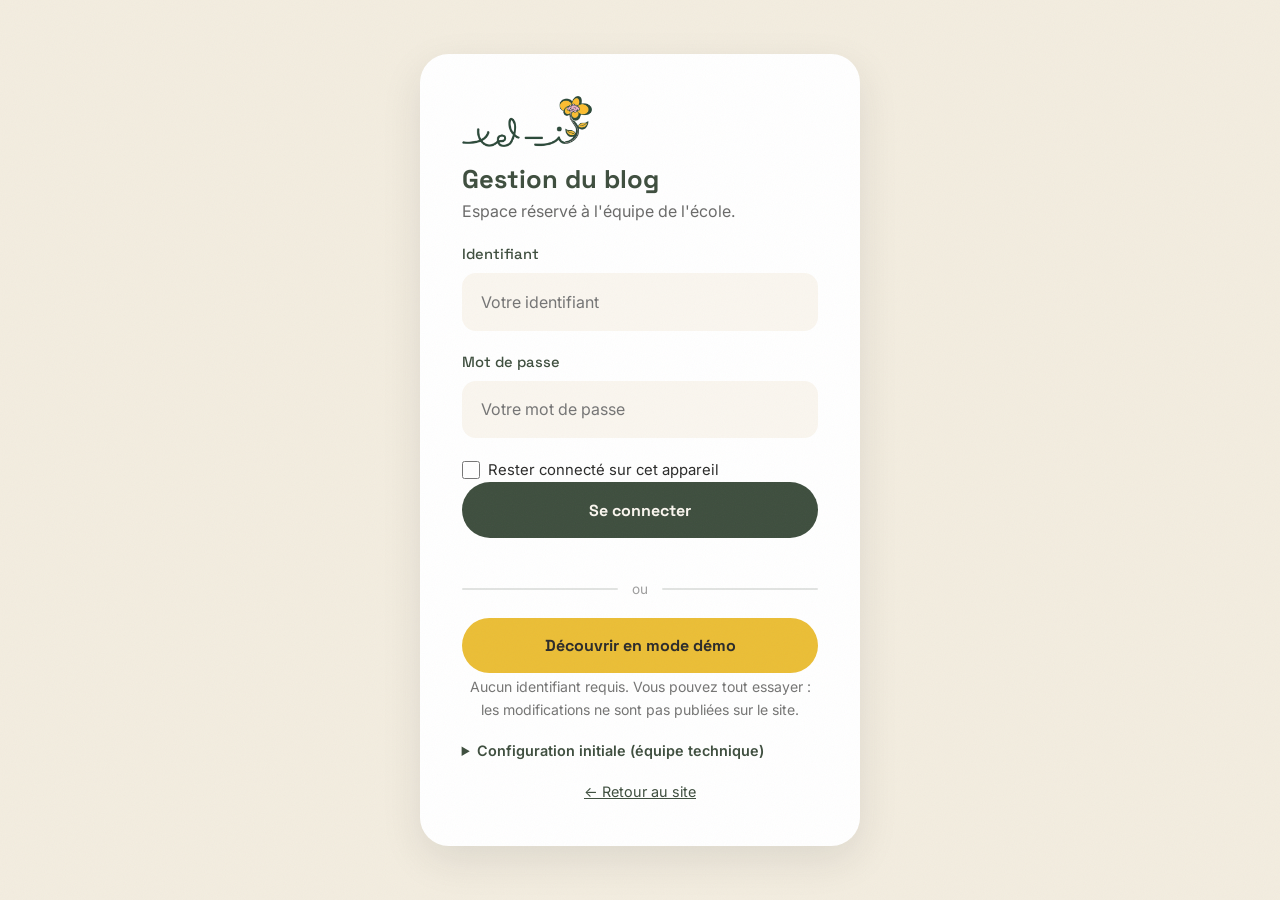
==== commit f89e2268: "Admin blog : connexion par identifiant + mot de passe, et mode démo - La clé GitHub est chiffrée (AE" ====
--- a/admin.html
+++ b/admin.html
@@ -28,9 +28,15 @@
 
       <form id="form-connexion" novalidate>
         <div class="form__field">
-          <label for="c-token">Clé d'accès</label>
-          <input type="password" id="c-token" name="token" required
-                 autocomplete="current-password" placeholder="Collez votre clé d'accès">
+          <label for="c-id">Identifiant</label>
+          <input type="text" id="c-id" name="username" required
+                 autocomplete="username" autocapitalize="none" placeholder="Votre identifiant">
+          <span class="form__error" aria-live="polite"></span>
+        </div>
+        <div class="form__field">
+          <label for="c-mdp">Mot de passe</label>
+          <input type="password" id="c-mdp" name="password" required
+                 autocomplete="current-password" placeholder="Votre mot de passe">
           <span class="form__error" aria-live="polite"></span>
         </div>
         <label class="admin-souvenir">
@@ -40,14 +46,47 @@
         <p class="form__status" id="statut-connexion" aria-live="polite"></p>
       </form>
 
+      <div class="admin-separateur" aria-hidden="true"><span>ou</span></div>
+
+      <div class="admin-demo">
+        <button type="button" class="btn btn--yellow btn--full" id="btn-demo">Découvrir en mode démo</button>
+        <p class="form__group-note">Aucun identifiant requis. Vous pouvez tout essayer :
+          les modifications ne sont pas publiées sur le site.</p>
+      </div>
+
       <details class="admin-aide">
-        <summary>Où trouver ma clé d'accès ?</summary>
-        <ol>
-          <li>Connectez-vous sur <strong>github.com</strong> avec le compte de l'école.</li>
-          <li>Ouvrez <em>Settings → Developer settings → Personal access tokens → Fine-grained tokens</em>.</li>
-          <li>Créez un jeton limité au dépôt <strong>xel-i-site</strong> avec la permission <em>Contents : Read and write</em>.</li>
-          <li>Copiez la clé (elle commence par <code>github_pat_</code> ou <code>gho_</code>) et collez-la ci-dessus.</li>
-        </ol>
+        <summary>Configuration initiale (équipe technique)</summary>
+        <p class="form__group-note">
+          À faire une seule fois : ce formulaire chiffre la clé GitHub avec le mot de passe
+          choisi et l'enregistre dans le dépôt. Ensuite, l'équipe se connecte simplement
+          avec l'identifiant et le mot de passe.
+        </p>
+        <form id="form-config" novalidate>
+          <div class="form__field">
+            <label for="s-token">Clé GitHub (fine-grained, permission « Contents : Read &amp; write » sur le dépôt)</label>
+            <input type="password" id="s-token" autocomplete="off" placeholder="github_pat_… ou gho_…">
+            <span class="form__error" aria-live="polite"></span>
+          </div>
+          <div class="form__field">
+            <label for="s-id">Identifiant à créer</label>
+            <input type="text" id="s-id" autocomplete="off" autocapitalize="none" placeholder="Ex. xeli">
+            <span class="form__error" aria-live="polite"></span>
+          </div>
+          <div class="form__row">
+            <div class="form__field">
+              <label for="s-mdp">Mot de passe (8 caractères min.)</label>
+              <input type="password" id="s-mdp" autocomplete="new-password" placeholder="Mot de passe">
+              <span class="form__error" aria-live="polite"></span>
+            </div>
+            <div class="form__field">
+              <label for="s-mdp2">Confirmation</label>
+              <input type="password" id="s-mdp2" autocomplete="new-password" placeholder="Encore une fois">
+              <span class="form__error" aria-live="polite"></span>
+            </div>
+          </div>
+          <button type="submit" class="btn btn--ghost btn--full" id="btn-config">Créer / mettre à jour le compte</button>
+          <p class="form__status" id="statut-config" aria-live="polite"></p>
+        </form>
       </details>
 
       <p class="admin-login__retour"><a href="index.html">&#8592; Retour au site</a></p>
@@ -61,6 +100,7 @@
         <img src="assets/logo/xel-i-logo.png" alt="Xel i" width="884" height="349">
       </a>
       <p class="admin-bar__titre">Gestion du blog</p>
+      <span class="admin-badge admin-badge--demo" id="badge-demo" hidden>Mode démo — rien n'est publié</span>
       <div class="admin-bar__actions">
         <a href="blog.html" target="_blank" rel="noopener" class="admin-bar__lien">Voir le blog &#8599;</a>
         <button type="button" class="btn btn--ghost btn--petit" id="btn-deconnexion">Se déconnecter</button>
--- a/css/admin.css
+++ b/css/admin.css
@@ -36,6 +36,34 @@
 }
 .admin-souvenir input { width: 18px; height: 18px; accent-color: var(--green); }
 
+/* Séparateur « ou » entre connexion et mode démo */
+.admin-separateur {
+  display: flex;
+  align-items: center;
+  gap: .9rem;
+  color: rgba(43, 43, 42, .45);
+  font-size: .85rem;
+}
+.admin-separateur::before,
+.admin-separateur::after {
+  content: "";
+  flex: 1;
+  height: 1.5px;
+  background: rgba(62, 78, 62, .15);
+  border-radius: 1px;
+}
+
+.admin-demo { display: grid; gap: .5rem; }
+.admin-demo .form__group-note { text-align: center; }
+
+/* Badge mode démo dans la barre du haut */
+.admin-badge--demo {
+  background: rgba(223, 176, 205, .35);
+  color: #7d3b63;
+}
+
+#form-config { display: grid; gap: 1rem; margin-top: .9rem; }
+
 .admin-aide { font-size: .9rem; }
 .admin-aide summary {
   cursor: pointer;
